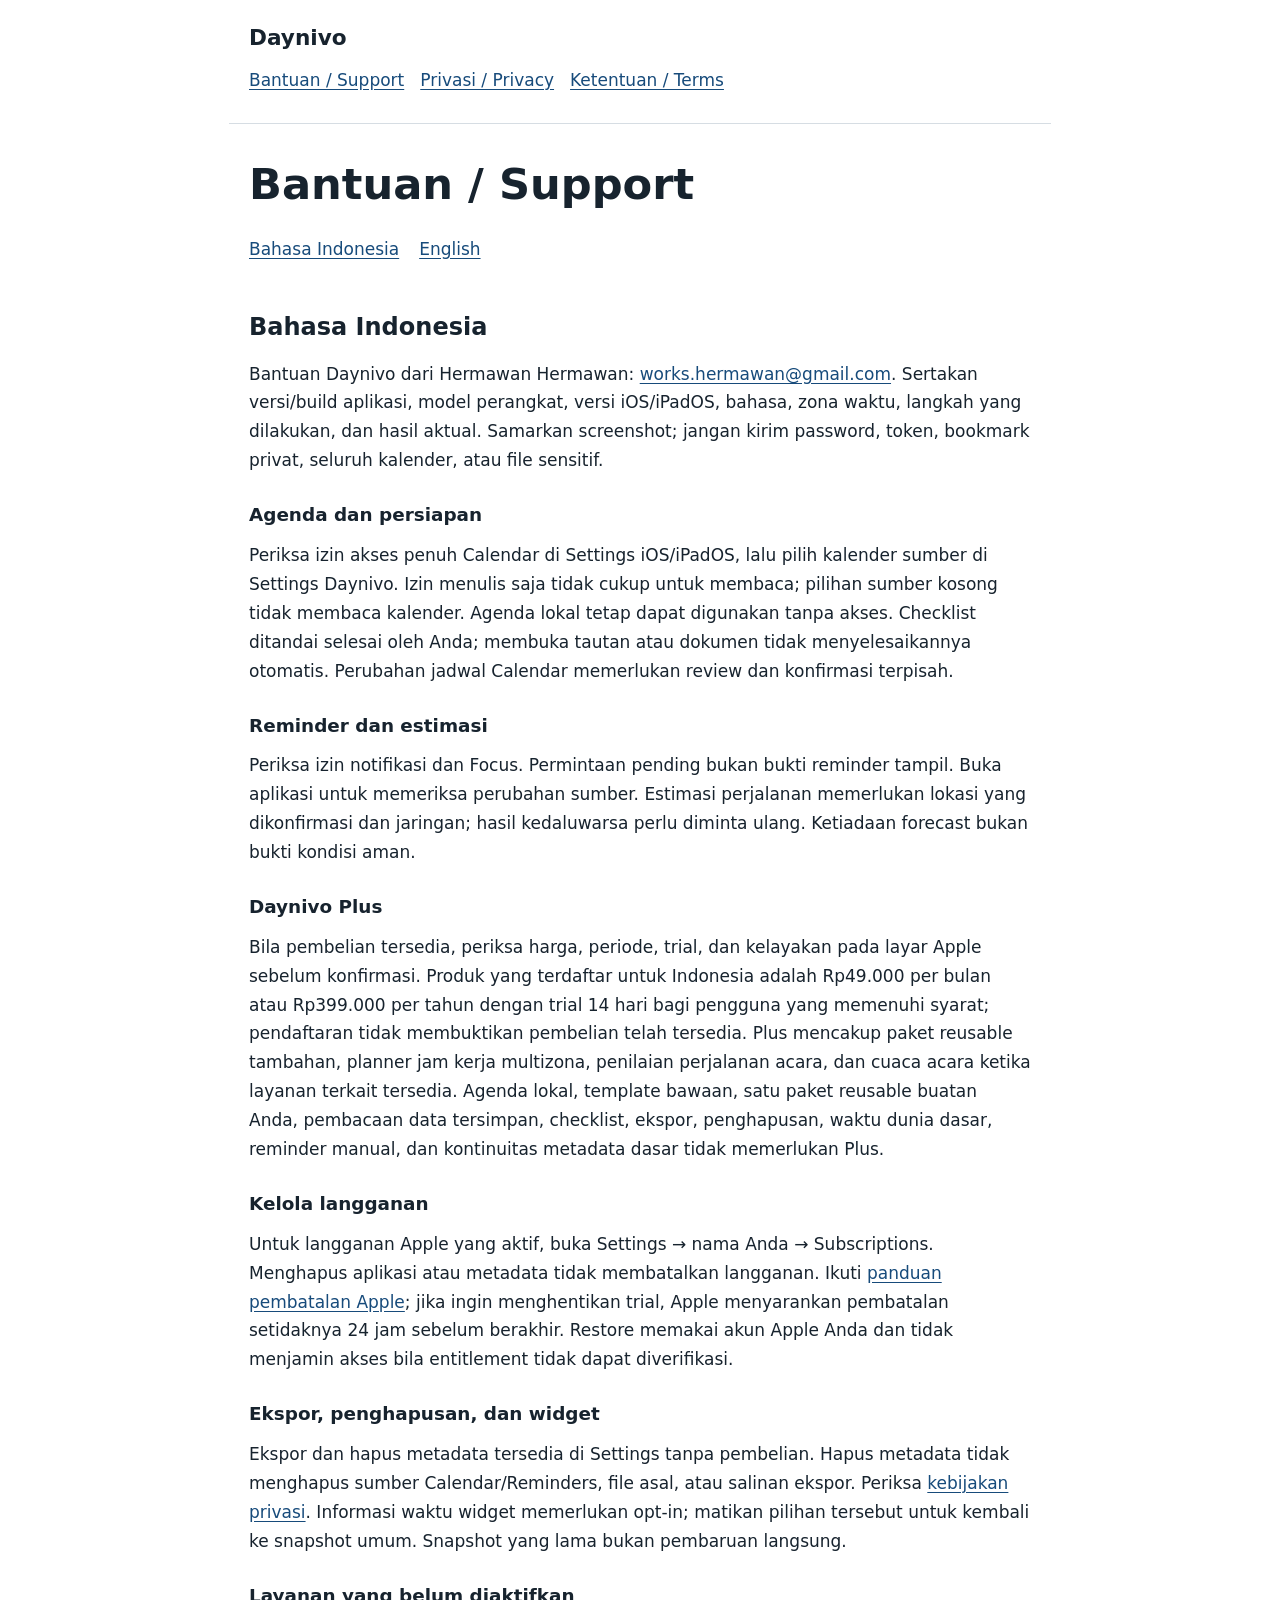
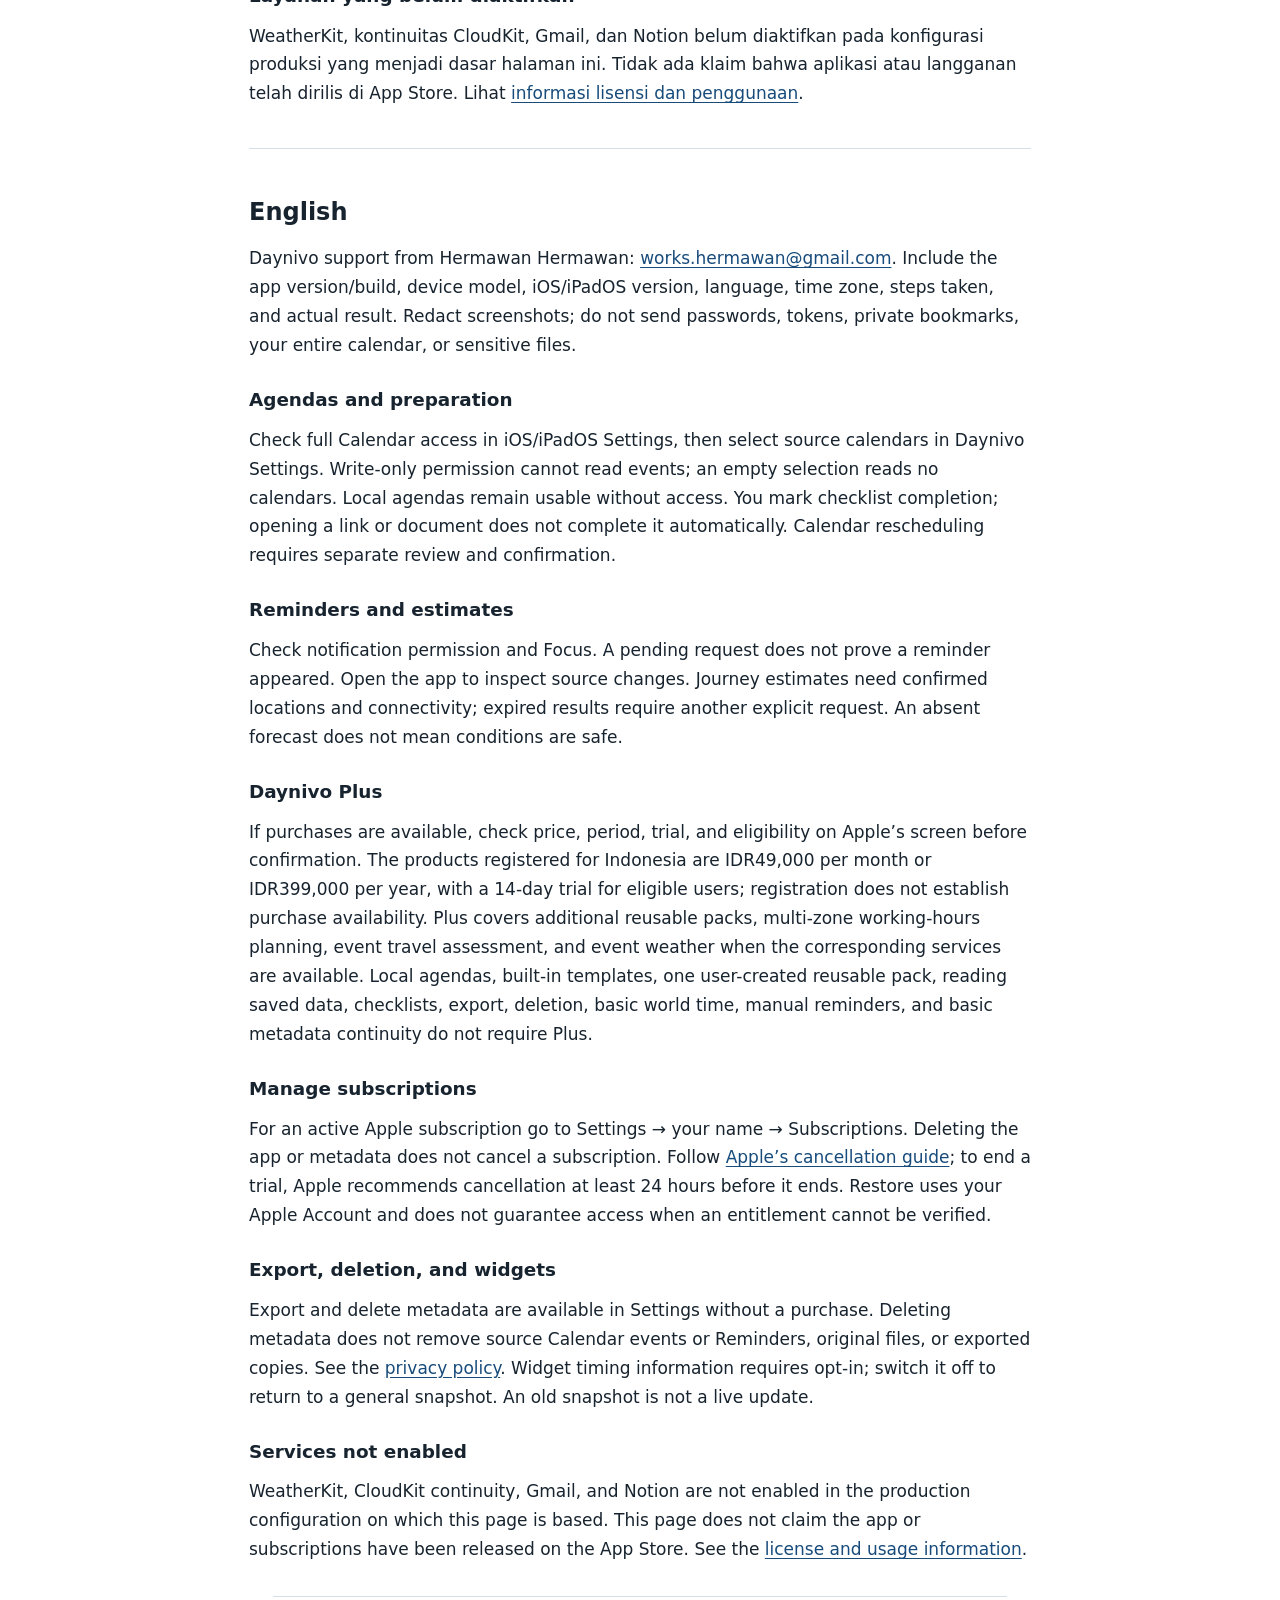
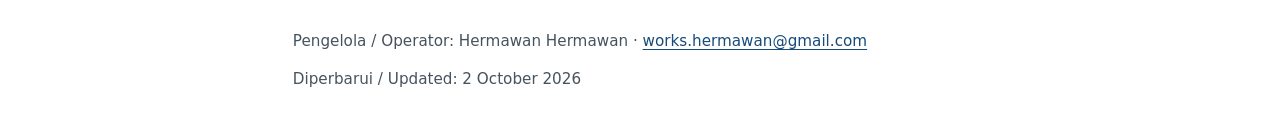
==== support.html @ c6703598 "Publish Daynivo privacy support and standard-license information" ====
<!doctype html>
<html lang="id"><head><meta charset="utf-8"><meta name="viewport" content="width=device-width, initial-scale=1">
<meta name="description" content="Bantuan / Support Daynivo — Bahasa Indonesia and English.">
<title>Bantuan / Support — Daynivo</title><link rel="stylesheet" href="styles.css"></head>
<body><a class="skip" href="#main">Lewati ke isi / Skip to content</a>
<header><div class="brand">Daynivo</div><nav aria-label="Halaman / Pages"><a href="support.html">Bantuan / Support</a><a href="privacy.html">Privasi / Privacy</a><a href="terms.html">Ketentuan / Terms</a></nav></header>
<main id="main"><h1>Bantuan / Support</h1><nav class="language" aria-label="Bahasa / Language"><a href="#bahasa" lang="id" hreflang="id">Bahasa Indonesia</a><a href="#english" lang="en" hreflang="en">English</a></nav>
<section id="bahasa" lang="id" aria-labelledby="id-title"><h2 id="id-title">Bahasa Indonesia</h2><p>Bantuan Daynivo dari Hermawan Hermawan: <a href="mailto:works.hermawan@gmail.com">works.hermawan@gmail.com</a>. Sertakan versi/build aplikasi, model perangkat, versi iOS/iPadOS, bahasa, zona waktu, langkah yang dilakukan, dan hasil aktual. Samarkan screenshot; jangan kirim password, token, bookmark privat, seluruh kalender, atau file sensitif.</p><h3>Agenda dan persiapan</h3>
<p>Periksa izin akses penuh Calendar di Settings iOS/iPadOS, lalu pilih kalender sumber di Settings Daynivo. Izin menulis saja tidak cukup untuk membaca; pilihan sumber kosong tidak membaca kalender. Agenda lokal tetap dapat digunakan tanpa akses. Checklist ditandai selesai oleh Anda; membuka tautan atau dokumen tidak menyelesaikannya otomatis. Perubahan jadwal Calendar memerlukan review dan konfirmasi terpisah.</p>
<h3>Reminder dan estimasi</h3>
<p>Periksa izin notifikasi dan Focus. Permintaan pending bukan bukti reminder tampil. Buka aplikasi untuk memeriksa perubahan sumber. Estimasi perjalanan memerlukan lokasi yang dikonfirmasi dan jaringan; hasil kedaluwarsa perlu diminta ulang. Ketiadaan forecast bukan bukti kondisi aman.</p>
<h3>Daynivo Plus</h3>
<p>Bila pembelian tersedia, periksa harga, periode, trial, dan kelayakan pada layar Apple sebelum konfirmasi. Produk yang terdaftar untuk Indonesia adalah Rp49.000 per bulan atau Rp399.000 per tahun dengan trial 14 hari bagi pengguna yang memenuhi syarat; pendaftaran tidak membuktikan pembelian telah tersedia. Plus mencakup paket reusable tambahan, planner jam kerja multizona, penilaian perjalanan acara, dan cuaca acara ketika layanan terkait tersedia. Agenda lokal, template bawaan, satu paket reusable buatan Anda, pembacaan data tersimpan, checklist, ekspor, penghapusan, waktu dunia dasar, reminder manual, dan kontinuitas metadata dasar tidak memerlukan Plus.</p>
<h3>Kelola langganan</h3>
<p>Untuk langganan Apple yang aktif, buka Settings → nama Anda → Subscriptions. Menghapus aplikasi atau metadata tidak membatalkan langganan. Ikuti <a href="https://support.apple.com/en-us/118428">panduan pembatalan Apple</a>; jika ingin menghentikan trial, Apple menyarankan pembatalan setidaknya 24 jam sebelum berakhir. Restore memakai akun Apple Anda dan tidak menjamin akses bila entitlement tidak dapat diverifikasi.</p>
<h3>Ekspor, penghapusan, dan widget</h3>
<p>Ekspor dan hapus metadata tersedia di Settings tanpa pembelian. Hapus metadata tidak menghapus sumber Calendar/Reminders, file asal, atau salinan ekspor. Periksa <a href="privacy.html#bahasa">kebijakan privasi</a>. Informasi waktu widget memerlukan opt-in; matikan pilihan tersebut untuk kembali ke snapshot umum. Snapshot yang lama bukan pembaruan langsung.</p>
<h3>Layanan yang belum diaktifkan</h3>
<p>WeatherKit, kontinuitas CloudKit, Gmail, dan Notion belum diaktifkan pada konfigurasi produksi yang menjadi dasar halaman ini. Tidak ada klaim bahwa aplikasi atau langganan telah dirilis di App Store. Lihat <a href="terms.html#bahasa">informasi lisensi dan penggunaan</a>.</p>
</section>
<section id="english" lang="en" aria-labelledby="en-title"><h2 id="en-title">English</h2><p>Daynivo support from Hermawan Hermawan: <a href="mailto:works.hermawan@gmail.com">works.hermawan@gmail.com</a>. Include the app version/build, device model, iOS/iPadOS version, language, time zone, steps taken, and actual result. Redact screenshots; do not send passwords, tokens, private bookmarks, your entire calendar, or sensitive files.</p><h3>Agendas and preparation</h3>
<p>Check full Calendar access in iOS/iPadOS Settings, then select source calendars in Daynivo Settings. Write-only permission cannot read events; an empty selection reads no calendars. Local agendas remain usable without access. You mark checklist completion; opening a link or document does not complete it automatically. Calendar rescheduling requires separate review and confirmation.</p>
<h3>Reminders and estimates</h3>
<p>Check notification permission and Focus. A pending request does not prove a reminder appeared. Open the app to inspect source changes. Journey estimates need confirmed locations and connectivity; expired results require another explicit request. An absent forecast does not mean conditions are safe.</p>
<h3>Daynivo Plus</h3>
<p>If purchases are available, check price, period, trial, and eligibility on Apple’s screen before confirmation. The products registered for Indonesia are IDR49,000 per month or IDR399,000 per year, with a 14-day trial for eligible users; registration does not establish purchase availability. Plus covers additional reusable packs, multi-zone working-hours planning, event travel assessment, and event weather when the corresponding services are available. Local agendas, built-in templates, one user-created reusable pack, reading saved data, checklists, export, deletion, basic world time, manual reminders, and basic metadata continuity do not require Plus.</p>
<h3>Manage subscriptions</h3>
<p>For an active Apple subscription go to Settings → your name → Subscriptions. Deleting the app or metadata does not cancel a subscription. Follow <a href="https://support.apple.com/en-us/118428">Apple’s cancellation guide</a>; to end a trial, Apple recommends cancellation at least 24 hours before it ends. Restore uses your Apple Account and does not guarantee access when an entitlement cannot be verified.</p>
<h3>Export, deletion, and widgets</h3>
<p>Export and delete metadata are available in Settings without a purchase. Deleting metadata does not remove source Calendar events or Reminders, original files, or exported copies. See the <a href="privacy.html#english">privacy policy</a>. Widget timing information requires opt-in; switch it off to return to a general snapshot. An old snapshot is not a live update.</p>
<h3>Services not enabled</h3>
<p>WeatherKit, CloudKit continuity, Gmail, and Notion are not enabled in the production configuration on which this page is based. This page does not claim the app or subscriptions have been released on the App Store. See the <a href="terms.html#english">license and usage information</a>.</p>
</section></main>
<footer><p>Pengelola / Operator: Hermawan Hermawan · <a href="mailto:works.hermawan@gmail.com">works.hermawan@gmail.com</a></p><p>Diperbarui / Updated: 2 October 2026</p></footer></body></html>
---- styles.css ----
:root { color-scheme: light; --ink: #17232e; --muted: #46535e; --line: #d6dde3; --link: #174b7b; }
* { box-sizing: border-box; }
html { scroll-padding-top: 1rem; }
body { margin: 0; background: #fff; color: var(--ink); font: 1.0625rem/1.7 system-ui, -apple-system, BlinkMacSystemFont, sans-serif; overflow-wrap: anywhere; }
header, main, footer { max-width: 76ch; margin: auto; padding: 1.25rem; }
header { border-bottom: 1px solid var(--line); }
.brand { font-size: 1.35rem; font-weight: 750; }
nav { display: flex; flex-wrap: wrap; gap: .3rem 1rem; }
a { color: var(--link); text-underline-offset: .2em; overflow-wrap: anywhere; }
nav a, .language a { display: inline-block; padding: .55rem 0; min-height: 44px; }
a:focus-visible { outline: 3px solid #174b7b; outline-offset: 4px; border-radius: 2px; }
.skip { position: absolute; left: 1rem; top: -6rem; background: #fff; padding: .7rem; z-index: 2; }
.skip:focus { top: 1rem; }
h1 { font-size: clamp(1.8rem, 6vw, 2.7rem); line-height: 1.15; margin: 1rem 0; }
h2 { font-size: 1.5rem; line-height: 1.3; margin: 2.5rem 0 1rem; }
h3 { font-size: 1.15rem; line-height: 1.45; margin: 1.7rem 0 .4rem; }
p { margin: .75rem 0; }
.draft { padding: 1rem; background: #fff4df; border-left: 4px solid #8d5a12; color: #56380f; }
.language { display: flex; gap: 1.25rem; flex-wrap: wrap; }
section + section { border-top: 1px solid var(--line); margin-top: 2.5rem; padding-top: .5rem; }
footer { border-top: 1px solid var(--line); color: var(--muted); font-size: .95rem; }
ul { padding-left: 1.4rem; }
li { margin: .4rem 0; }
@media (max-width: 420px) { header, main, footer { padding: 1rem; } }
@media print { .skip, .language { display: none; } header, main, footer { max-width: none; } a { color: inherit; } }
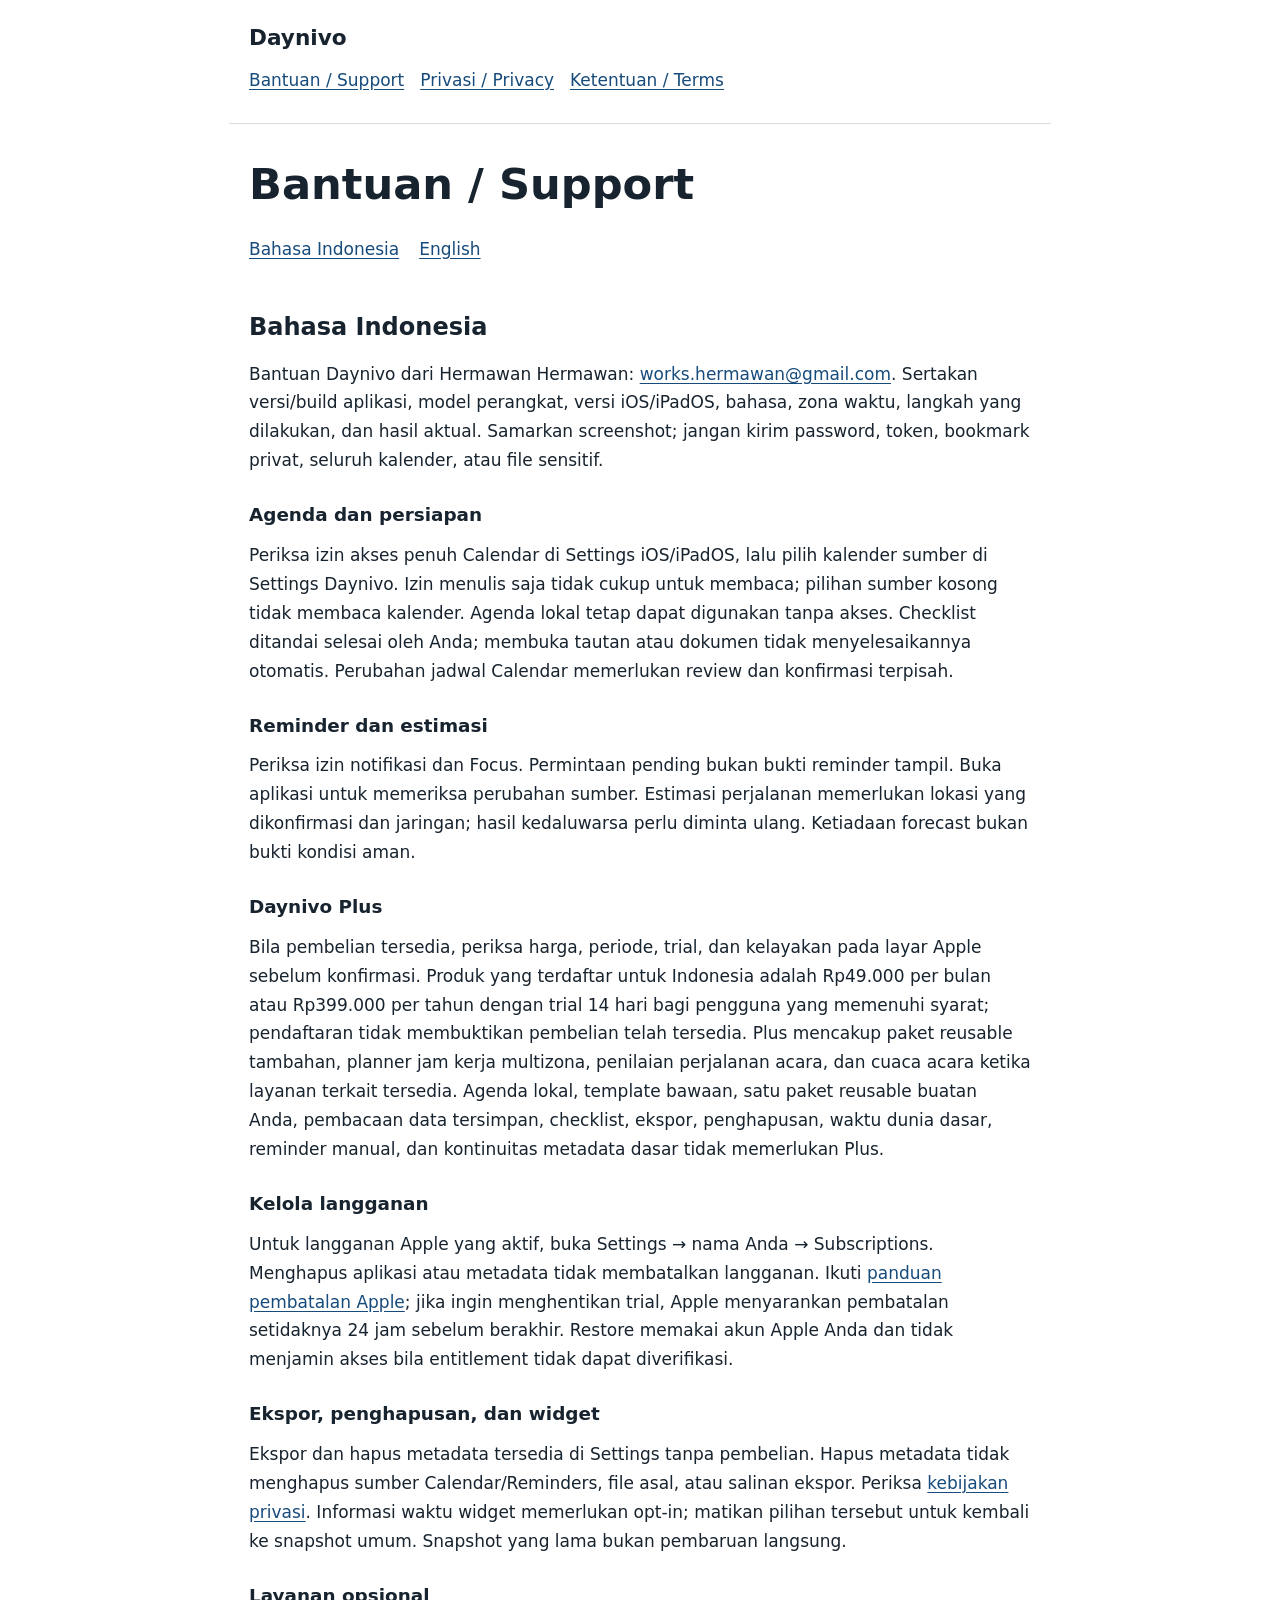
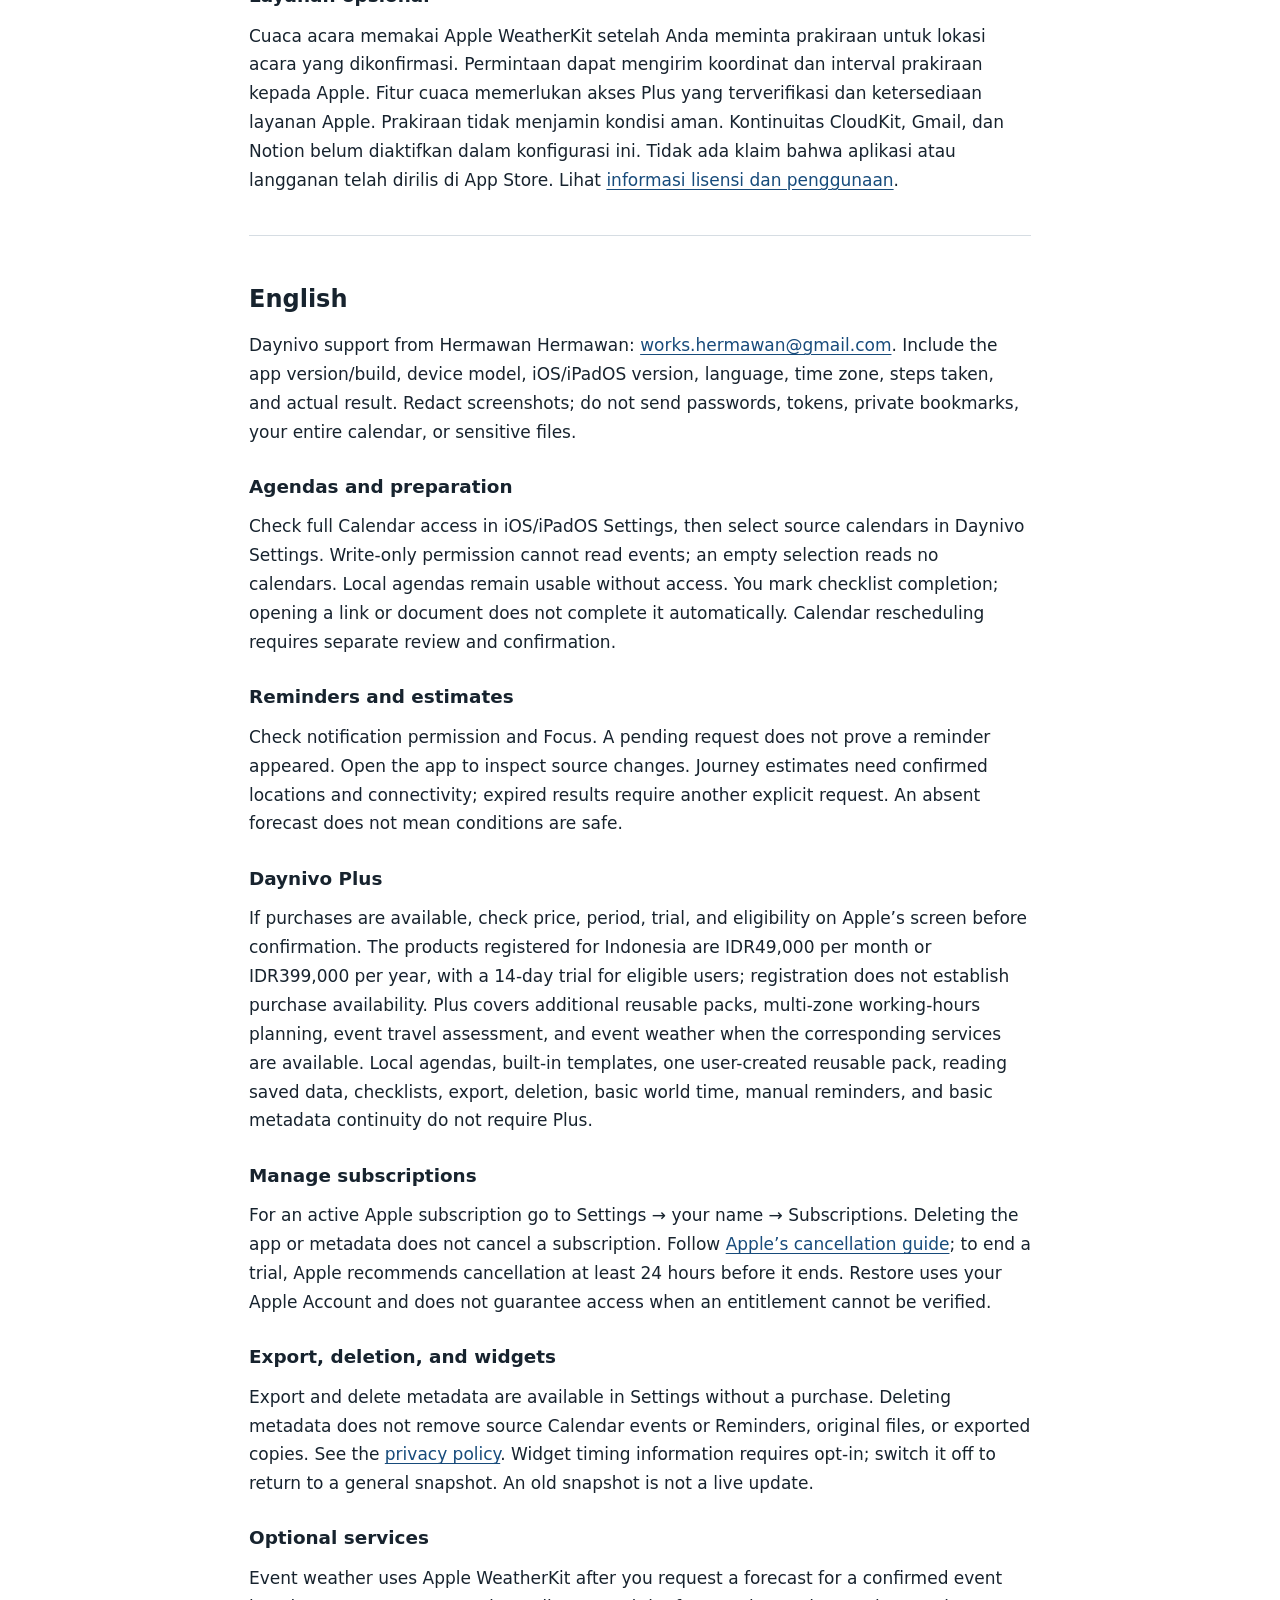
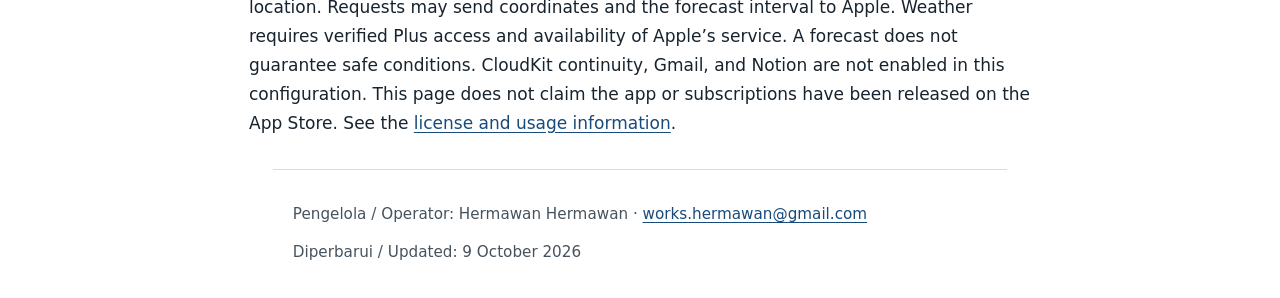
==== commit 44a0c8b2: "Clarify optional WeatherKit data use in privacy and support" ====
--- a/support.html
+++ b/support.html
@@ -15,8 +15,8 @@
 <p>Untuk langganan Apple yang aktif, buka Settings → nama Anda → Subscriptions. Menghapus aplikasi atau metadata tidak membatalkan langganan. Ikuti <a href="https://support.apple.com/en-us/118428">panduan pembatalan Apple</a>; jika ingin menghentikan trial, Apple menyarankan pembatalan setidaknya 24 jam sebelum berakhir. Restore memakai akun Apple Anda dan tidak menjamin akses bila entitlement tidak dapat diverifikasi.</p>
 <h3>Ekspor, penghapusan, dan widget</h3>
 <p>Ekspor dan hapus metadata tersedia di Settings tanpa pembelian. Hapus metadata tidak menghapus sumber Calendar/Reminders, file asal, atau salinan ekspor. Periksa <a href="privacy.html#bahasa">kebijakan privasi</a>. Informasi waktu widget memerlukan opt-in; matikan pilihan tersebut untuk kembali ke snapshot umum. Snapshot yang lama bukan pembaruan langsung.</p>
-<h3>Layanan yang belum diaktifkan</h3>
-<p>WeatherKit, kontinuitas CloudKit, Gmail, dan Notion belum diaktifkan pada konfigurasi produksi yang menjadi dasar halaman ini. Tidak ada klaim bahwa aplikasi atau langganan telah dirilis di App Store. Lihat <a href="terms.html#bahasa">informasi lisensi dan penggunaan</a>.</p>
+<h3>Layanan opsional</h3>
+<p>Cuaca acara memakai Apple WeatherKit setelah Anda meminta prakiraan untuk lokasi acara yang dikonfirmasi. Permintaan dapat mengirim koordinat dan interval prakiraan kepada Apple. Fitur cuaca memerlukan akses Plus yang terverifikasi dan ketersediaan layanan Apple. Prakiraan tidak menjamin kondisi aman. Kontinuitas CloudKit, Gmail, dan Notion belum diaktifkan dalam konfigurasi ini. Tidak ada klaim bahwa aplikasi atau langganan telah dirilis di App Store. Lihat <a href="terms.html#bahasa">informasi lisensi dan penggunaan</a>.</p>
 </section>
 <section id="english" lang="en" aria-labelledby="en-title"><h2 id="en-title">English</h2><p>Daynivo support from Hermawan Hermawan: <a href="mailto:works.hermawan@gmail.com">works.hermawan@gmail.com</a>. Include the app version/build, device model, iOS/iPadOS version, language, time zone, steps taken, and actual result. Redact screenshots; do not send passwords, tokens, private bookmarks, your entire calendar, or sensitive files.</p><h3>Agendas and preparation</h3>
 <p>Check full Calendar access in iOS/iPadOS Settings, then select source calendars in Daynivo Settings. Write-only permission cannot read events; an empty selection reads no calendars. Local agendas remain usable without access. You mark checklist completion; opening a link or document does not complete it automatically. Calendar rescheduling requires separate review and confirmation.</p>
@@ -28,7 +28,7 @@
 <p>For an active Apple subscription go to Settings → your name → Subscriptions. Deleting the app or metadata does not cancel a subscription. Follow <a href="https://support.apple.com/en-us/118428">Apple’s cancellation guide</a>; to end a trial, Apple recommends cancellation at least 24 hours before it ends. Restore uses your Apple Account and does not guarantee access when an entitlement cannot be verified.</p>
 <h3>Export, deletion, and widgets</h3>
 <p>Export and delete metadata are available in Settings without a purchase. Deleting metadata does not remove source Calendar events or Reminders, original files, or exported copies. See the <a href="privacy.html#english">privacy policy</a>. Widget timing information requires opt-in; switch it off to return to a general snapshot. An old snapshot is not a live update.</p>
-<h3>Services not enabled</h3>
-<p>WeatherKit, CloudKit continuity, Gmail, and Notion are not enabled in the production configuration on which this page is based. This page does not claim the app or subscriptions have been released on the App Store. See the <a href="terms.html#english">license and usage information</a>.</p>
+<h3>Optional services</h3>
+<p>Event weather uses Apple WeatherKit after you request a forecast for a confirmed event location. Requests may send coordinates and the forecast interval to Apple. Weather requires verified Plus access and availability of Apple’s service. A forecast does not guarantee safe conditions. CloudKit continuity, Gmail, and Notion are not enabled in this configuration. This page does not claim the app or subscriptions have been released on the App Store. See the <a href="terms.html#english">license and usage information</a>.</p>
 </section></main>
-<footer><p>Pengelola / Operator: Hermawan Hermawan · <a href="mailto:works.hermawan@gmail.com">works.hermawan@gmail.com</a></p><p>Diperbarui / Updated: 2 October 2026</p></footer></body></html>
+<footer><p>Pengelola / Operator: Hermawan Hermawan · <a href="mailto:works.hermawan@gmail.com">works.hermawan@gmail.com</a></p><p>Diperbarui / Updated: 9 October 2026</p></footer></body></html>
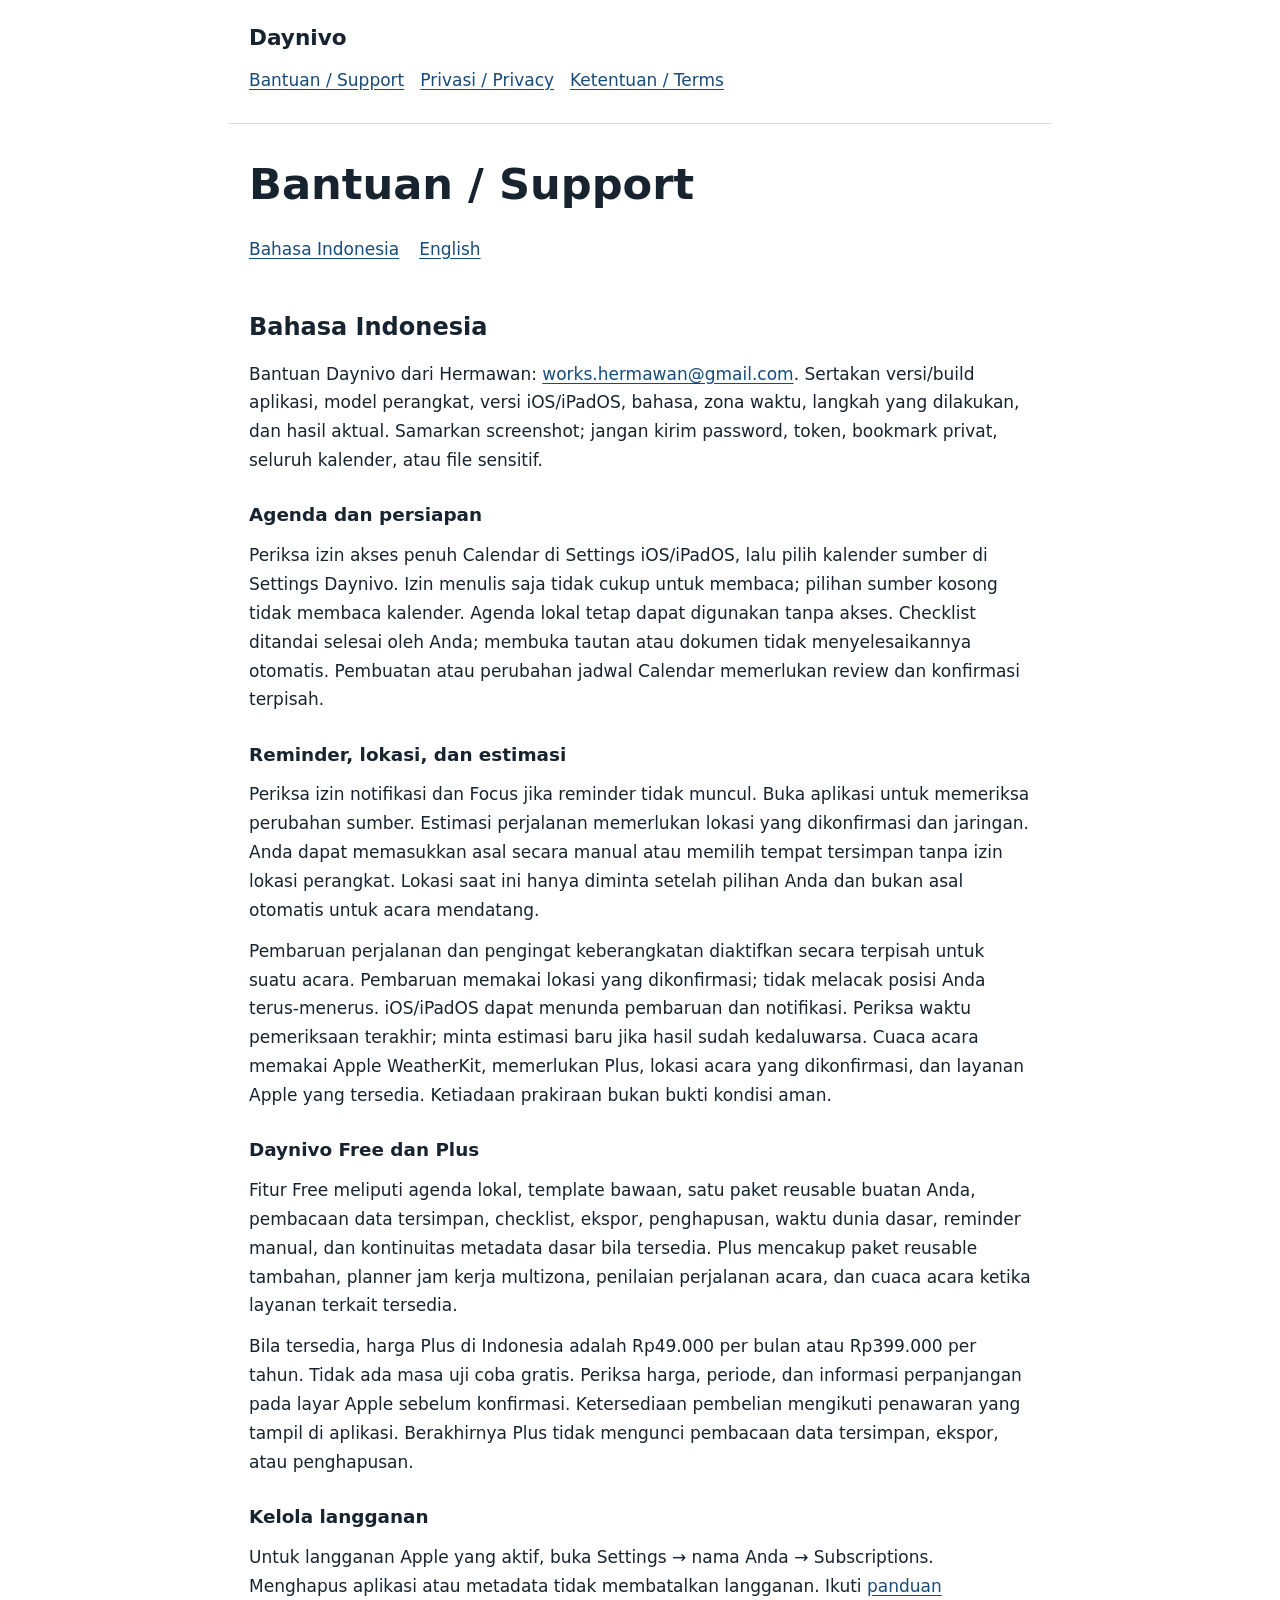
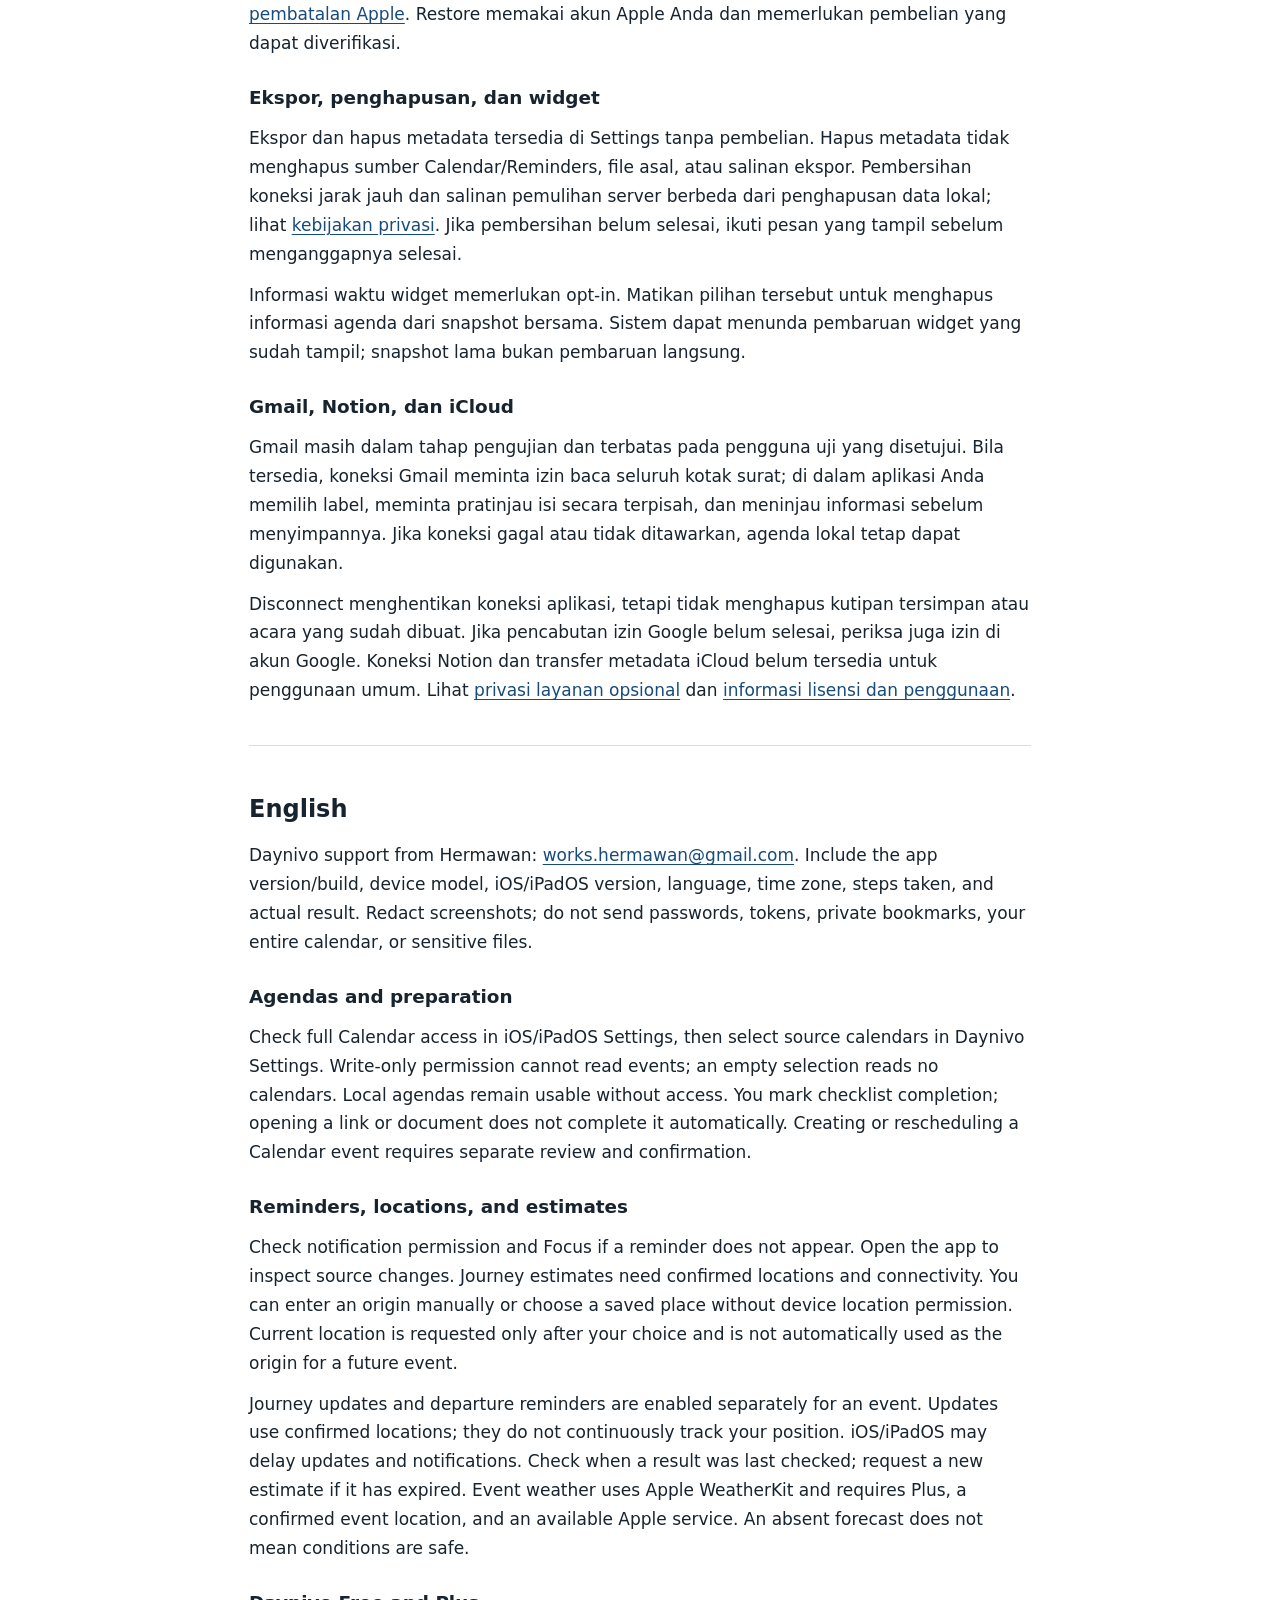
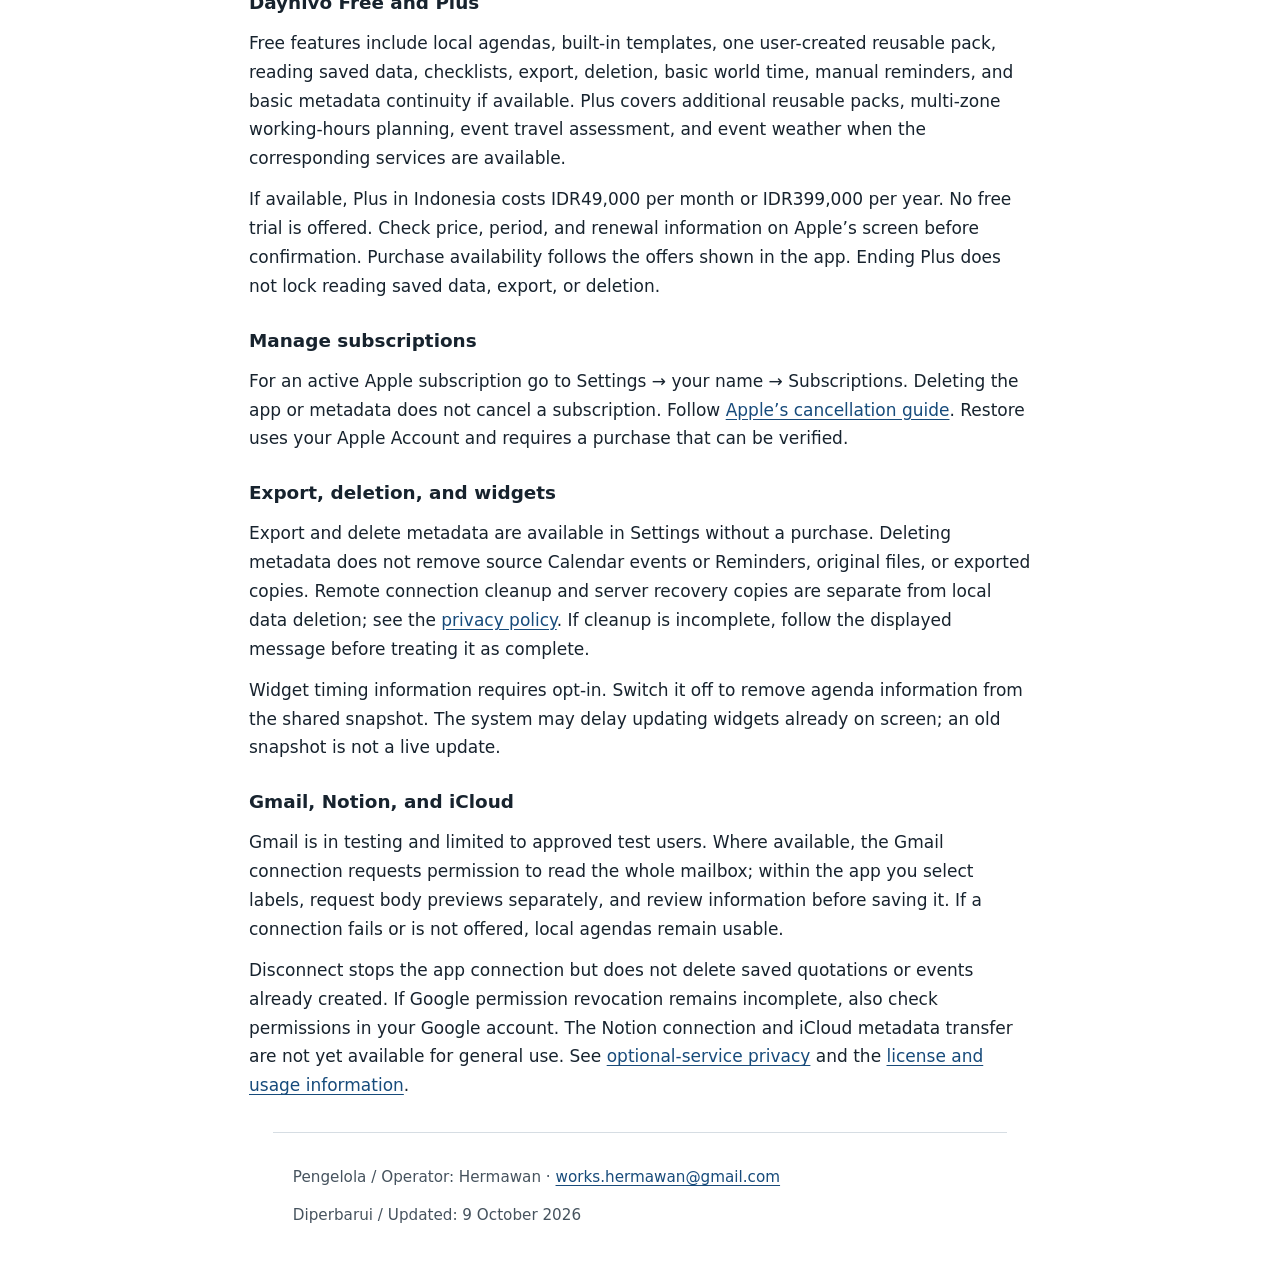
==== commit 7057fdea: "Clarify connector privacy and current Plus offer" ====
--- a/support.html
+++ b/support.html
@@ -5,30 +5,40 @@
 <body><a class="skip" href="#main">Lewati ke isi / Skip to content</a>
 <header><div class="brand">Daynivo</div><nav aria-label="Halaman / Pages"><a href="support.html">Bantuan / Support</a><a href="privacy.html">Privasi / Privacy</a><a href="terms.html">Ketentuan / Terms</a></nav></header>
 <main id="main"><h1>Bantuan / Support</h1><nav class="language" aria-label="Bahasa / Language"><a href="#bahasa" lang="id" hreflang="id">Bahasa Indonesia</a><a href="#english" lang="en" hreflang="en">English</a></nav>
-<section id="bahasa" lang="id" aria-labelledby="id-title"><h2 id="id-title">Bahasa Indonesia</h2><p>Bantuan Daynivo dari Hermawan Hermawan: <a href="mailto:works.hermawan@gmail.com">works.hermawan@gmail.com</a>. Sertakan versi/build aplikasi, model perangkat, versi iOS/iPadOS, bahasa, zona waktu, langkah yang dilakukan, dan hasil aktual. Samarkan screenshot; jangan kirim password, token, bookmark privat, seluruh kalender, atau file sensitif.</p><h3>Agenda dan persiapan</h3>
-<p>Periksa izin akses penuh Calendar di Settings iOS/iPadOS, lalu pilih kalender sumber di Settings Daynivo. Izin menulis saja tidak cukup untuk membaca; pilihan sumber kosong tidak membaca kalender. Agenda lokal tetap dapat digunakan tanpa akses. Checklist ditandai selesai oleh Anda; membuka tautan atau dokumen tidak menyelesaikannya otomatis. Perubahan jadwal Calendar memerlukan review dan konfirmasi terpisah.</p>
-<h3>Reminder dan estimasi</h3>
-<p>Periksa izin notifikasi dan Focus. Permintaan pending bukan bukti reminder tampil. Buka aplikasi untuk memeriksa perubahan sumber. Estimasi perjalanan memerlukan lokasi yang dikonfirmasi dan jaringan; hasil kedaluwarsa perlu diminta ulang. Ketiadaan forecast bukan bukti kondisi aman.</p>
-<h3>Daynivo Plus</h3>
-<p>Bila pembelian tersedia, periksa harga, periode, trial, dan kelayakan pada layar Apple sebelum konfirmasi. Produk yang terdaftar untuk Indonesia adalah Rp49.000 per bulan atau Rp399.000 per tahun dengan trial 14 hari bagi pengguna yang memenuhi syarat; pendaftaran tidak membuktikan pembelian telah tersedia. Plus mencakup paket reusable tambahan, planner jam kerja multizona, penilaian perjalanan acara, dan cuaca acara ketika layanan terkait tersedia. Agenda lokal, template bawaan, satu paket reusable buatan Anda, pembacaan data tersimpan, checklist, ekspor, penghapusan, waktu dunia dasar, reminder manual, dan kontinuitas metadata dasar tidak memerlukan Plus.</p>
+<section id="bahasa" lang="id" aria-labelledby="id-title"><h2 id="id-title">Bahasa Indonesia</h2><p>Bantuan Daynivo dari Hermawan: <a href="mailto:works.hermawan@gmail.com">works.hermawan@gmail.com</a>. Sertakan versi/build aplikasi, model perangkat, versi iOS/iPadOS, bahasa, zona waktu, langkah yang dilakukan, dan hasil aktual. Samarkan screenshot; jangan kirim password, token, bookmark privat, seluruh kalender, atau file sensitif.</p>
+<h3>Agenda dan persiapan</h3>
+<p>Periksa izin akses penuh Calendar di Settings iOS/iPadOS, lalu pilih kalender sumber di Settings Daynivo. Izin menulis saja tidak cukup untuk membaca; pilihan sumber kosong tidak membaca kalender. Agenda lokal tetap dapat digunakan tanpa akses. Checklist ditandai selesai oleh Anda; membuka tautan atau dokumen tidak menyelesaikannya otomatis. Pembuatan atau perubahan jadwal Calendar memerlukan review dan konfirmasi terpisah.</p>
+<h3>Reminder, lokasi, dan estimasi</h3>
+<p>Periksa izin notifikasi dan Focus jika reminder tidak muncul. Buka aplikasi untuk memeriksa perubahan sumber. Estimasi perjalanan memerlukan lokasi yang dikonfirmasi dan jaringan. Anda dapat memasukkan asal secara manual atau memilih tempat tersimpan tanpa izin lokasi perangkat. Lokasi saat ini hanya diminta setelah pilihan Anda dan bukan asal otomatis untuk acara mendatang.</p>
+<p>Pembaruan perjalanan dan pengingat keberangkatan diaktifkan secara terpisah untuk suatu acara. Pembaruan memakai lokasi yang dikonfirmasi; tidak melacak posisi Anda terus-menerus. iOS/iPadOS dapat menunda pembaruan dan notifikasi. Periksa waktu pemeriksaan terakhir; minta estimasi baru jika hasil sudah kedaluwarsa. Cuaca acara memakai Apple WeatherKit, memerlukan Plus, lokasi acara yang dikonfirmasi, dan layanan Apple yang tersedia. Ketiadaan prakiraan bukan bukti kondisi aman.</p>
+<h3>Daynivo Free dan Plus</h3>
+<p>Fitur Free meliputi agenda lokal, template bawaan, satu paket reusable buatan Anda, pembacaan data tersimpan, checklist, ekspor, penghapusan, waktu dunia dasar, reminder manual, dan kontinuitas metadata dasar bila tersedia. Plus mencakup paket reusable tambahan, planner jam kerja multizona, penilaian perjalanan acara, dan cuaca acara ketika layanan terkait tersedia.</p>
+<p>Bila tersedia, harga Plus di Indonesia adalah Rp49.000 per bulan atau Rp399.000 per tahun. Tidak ada masa uji coba gratis. Periksa harga, periode, dan informasi perpanjangan pada layar Apple sebelum konfirmasi. Ketersediaan pembelian mengikuti penawaran yang tampil di aplikasi. Berakhirnya Plus tidak mengunci pembacaan data tersimpan, ekspor, atau penghapusan.</p>
 <h3>Kelola langganan</h3>
-<p>Untuk langganan Apple yang aktif, buka Settings → nama Anda → Subscriptions. Menghapus aplikasi atau metadata tidak membatalkan langganan. Ikuti <a href="https://support.apple.com/en-us/118428">panduan pembatalan Apple</a>; jika ingin menghentikan trial, Apple menyarankan pembatalan setidaknya 24 jam sebelum berakhir. Restore memakai akun Apple Anda dan tidak menjamin akses bila entitlement tidak dapat diverifikasi.</p>
+<p>Untuk langganan Apple yang aktif, buka Settings → nama Anda → Subscriptions. Menghapus aplikasi atau metadata tidak membatalkan langganan. Ikuti <a href="https://support.apple.com/en-us/118428">panduan pembatalan Apple</a>. Restore memakai akun Apple Anda dan memerlukan pembelian yang dapat diverifikasi.</p>
 <h3>Ekspor, penghapusan, dan widget</h3>
-<p>Ekspor dan hapus metadata tersedia di Settings tanpa pembelian. Hapus metadata tidak menghapus sumber Calendar/Reminders, file asal, atau salinan ekspor. Periksa <a href="privacy.html#bahasa">kebijakan privasi</a>. Informasi waktu widget memerlukan opt-in; matikan pilihan tersebut untuk kembali ke snapshot umum. Snapshot yang lama bukan pembaruan langsung.</p>
-<h3>Layanan opsional</h3>
-<p>Cuaca acara memakai Apple WeatherKit setelah Anda meminta prakiraan untuk lokasi acara yang dikonfirmasi. Permintaan dapat mengirim koordinat dan interval prakiraan kepada Apple. Fitur cuaca memerlukan akses Plus yang terverifikasi dan ketersediaan layanan Apple. Prakiraan tidak menjamin kondisi aman. Kontinuitas CloudKit, Gmail, dan Notion belum diaktifkan dalam konfigurasi ini. Tidak ada klaim bahwa aplikasi atau langganan telah dirilis di App Store. Lihat <a href="terms.html#bahasa">informasi lisensi dan penggunaan</a>.</p>
+<p>Ekspor dan hapus metadata tersedia di Settings tanpa pembelian. Hapus metadata tidak menghapus sumber Calendar/Reminders, file asal, atau salinan ekspor. Pembersihan koneksi jarak jauh dan salinan pemulihan server berbeda dari penghapusan data lokal; lihat <a href="privacy.html#bahasa">kebijakan privasi</a>. Jika pembersihan belum selesai, ikuti pesan yang tampil sebelum menganggapnya selesai.</p>
+<p>Informasi waktu widget memerlukan opt-in. Matikan pilihan tersebut untuk menghapus informasi agenda dari snapshot bersama. Sistem dapat menunda pembaruan widget yang sudah tampil; snapshot lama bukan pembaruan langsung.</p>
+<h3>Gmail, Notion, dan iCloud</h3>
+<p>Gmail masih dalam tahap pengujian dan terbatas pada pengguna uji yang disetujui. Bila tersedia, koneksi Gmail meminta izin baca seluruh kotak surat; di dalam aplikasi Anda memilih label, meminta pratinjau isi secara terpisah, dan meninjau informasi sebelum menyimpannya. Jika koneksi gagal atau tidak ditawarkan, agenda lokal tetap dapat digunakan.</p>
+<p>Disconnect menghentikan koneksi aplikasi, tetapi tidak menghapus kutipan tersimpan atau acara yang sudah dibuat. Jika pencabutan izin Google belum selesai, periksa juga izin di akun Google. Koneksi Notion dan transfer metadata iCloud belum tersedia untuk penggunaan umum. Lihat <a href="privacy.html#bahasa">privasi layanan opsional</a> dan <a href="terms.html#bahasa">informasi lisensi dan penggunaan</a>.</p>
 </section>
-<section id="english" lang="en" aria-labelledby="en-title"><h2 id="en-title">English</h2><p>Daynivo support from Hermawan Hermawan: <a href="mailto:works.hermawan@gmail.com">works.hermawan@gmail.com</a>. Include the app version/build, device model, iOS/iPadOS version, language, time zone, steps taken, and actual result. Redact screenshots; do not send passwords, tokens, private bookmarks, your entire calendar, or sensitive files.</p><h3>Agendas and preparation</h3>
-<p>Check full Calendar access in iOS/iPadOS Settings, then select source calendars in Daynivo Settings. Write-only permission cannot read events; an empty selection reads no calendars. Local agendas remain usable without access. You mark checklist completion; opening a link or document does not complete it automatically. Calendar rescheduling requires separate review and confirmation.</p>
-<h3>Reminders and estimates</h3>
-<p>Check notification permission and Focus. A pending request does not prove a reminder appeared. Open the app to inspect source changes. Journey estimates need confirmed locations and connectivity; expired results require another explicit request. An absent forecast does not mean conditions are safe.</p>
-<h3>Daynivo Plus</h3>
-<p>If purchases are available, check price, period, trial, and eligibility on Apple’s screen before confirmation. The products registered for Indonesia are IDR49,000 per month or IDR399,000 per year, with a 14-day trial for eligible users; registration does not establish purchase availability. Plus covers additional reusable packs, multi-zone working-hours planning, event travel assessment, and event weather when the corresponding services are available. Local agendas, built-in templates, one user-created reusable pack, reading saved data, checklists, export, deletion, basic world time, manual reminders, and basic metadata continuity do not require Plus.</p>
+<section id="english" lang="en" aria-labelledby="en-title"><h2 id="en-title">English</h2><p>Daynivo support from Hermawan: <a href="mailto:works.hermawan@gmail.com">works.hermawan@gmail.com</a>. Include the app version/build, device model, iOS/iPadOS version, language, time zone, steps taken, and actual result. Redact screenshots; do not send passwords, tokens, private bookmarks, your entire calendar, or sensitive files.</p>
+<h3>Agendas and preparation</h3>
+<p>Check full Calendar access in iOS/iPadOS Settings, then select source calendars in Daynivo Settings. Write-only permission cannot read events; an empty selection reads no calendars. Local agendas remain usable without access. You mark checklist completion; opening a link or document does not complete it automatically. Creating or rescheduling a Calendar event requires separate review and confirmation.</p>
+<h3>Reminders, locations, and estimates</h3>
+<p>Check notification permission and Focus if a reminder does not appear. Open the app to inspect source changes. Journey estimates need confirmed locations and connectivity. You can enter an origin manually or choose a saved place without device location permission. Current location is requested only after your choice and is not automatically used as the origin for a future event.</p>
+<p>Journey updates and departure reminders are enabled separately for an event. Updates use confirmed locations; they do not continuously track your position. iOS/iPadOS may delay updates and notifications. Check when a result was last checked; request a new estimate if it has expired. Event weather uses Apple WeatherKit and requires Plus, a confirmed event location, and an available Apple service. An absent forecast does not mean conditions are safe.</p>
+<h3>Daynivo Free and Plus</h3>
+<p>Free features include local agendas, built-in templates, one user-created reusable pack, reading saved data, checklists, export, deletion, basic world time, manual reminders, and basic metadata continuity if available. Plus covers additional reusable packs, multi-zone working-hours planning, event travel assessment, and event weather when the corresponding services are available.</p>
+<p>If available, Plus in Indonesia costs IDR49,000 per month or IDR399,000 per year. No free trial is offered. Check price, period, and renewal information on Apple’s screen before confirmation. Purchase availability follows the offers shown in the app. Ending Plus does not lock reading saved data, export, or deletion.</p>
 <h3>Manage subscriptions</h3>
-<p>For an active Apple subscription go to Settings → your name → Subscriptions. Deleting the app or metadata does not cancel a subscription. Follow <a href="https://support.apple.com/en-us/118428">Apple’s cancellation guide</a>; to end a trial, Apple recommends cancellation at least 24 hours before it ends. Restore uses your Apple Account and does not guarantee access when an entitlement cannot be verified.</p>
+<p>For an active Apple subscription go to Settings → your name → Subscriptions. Deleting the app or metadata does not cancel a subscription. Follow <a href="https://support.apple.com/en-us/118428">Apple’s cancellation guide</a>. Restore uses your Apple Account and requires a purchase that can be verified.</p>
 <h3>Export, deletion, and widgets</h3>
-<p>Export and delete metadata are available in Settings without a purchase. Deleting metadata does not remove source Calendar events or Reminders, original files, or exported copies. See the <a href="privacy.html#english">privacy policy</a>. Widget timing information requires opt-in; switch it off to return to a general snapshot. An old snapshot is not a live update.</p>
-<h3>Optional services</h3>
-<p>Event weather uses Apple WeatherKit after you request a forecast for a confirmed event location. Requests may send coordinates and the forecast interval to Apple. Weather requires verified Plus access and availability of Apple’s service. A forecast does not guarantee safe conditions. CloudKit continuity, Gmail, and Notion are not enabled in this configuration. This page does not claim the app or subscriptions have been released on the App Store. See the <a href="terms.html#english">license and usage information</a>.</p>
+<p>Export and delete metadata are available in Settings without a purchase. Deleting metadata does not remove source Calendar events or Reminders, original files, or exported copies. Remote connection cleanup and server recovery copies are separate from local data deletion; see the <a href="privacy.html#english">privacy policy</a>. If cleanup is incomplete, follow the displayed message before treating it as complete.</p>
+<p>Widget timing information requires opt-in. Switch it off to remove agenda information from the shared snapshot. The system may delay updating widgets already on screen; an old snapshot is not a live update.</p>
+<h3>Gmail, Notion, and iCloud</h3>
+<p>Gmail is in testing and limited to approved test users. Where available, the Gmail connection requests permission to read the whole mailbox; within the app you select labels, request body previews separately, and review information before saving it. If a connection fails or is not offered, local agendas remain usable.</p>
+<p>Disconnect stops the app connection but does not delete saved quotations or events already created. If Google permission revocation remains incomplete, also check permissions in your Google account. The Notion connection and iCloud metadata transfer are not yet available for general use. See <a href="privacy.html#english">optional-service privacy</a> and the <a href="terms.html#english">license and usage information</a>.</p>
 </section></main>
-<footer><p>Pengelola / Operator: Hermawan Hermawan · <a href="mailto:works.hermawan@gmail.com">works.hermawan@gmail.com</a></p><p>Diperbarui / Updated: 9 October 2026</p></footer></body></html>
+<footer><p>Pengelola / Operator: Hermawan · <a href="mailto:works.hermawan@gmail.com">works.hermawan@gmail.com</a></p><p>Diperbarui / Updated: 9 October 2026</p></footer></body></html>
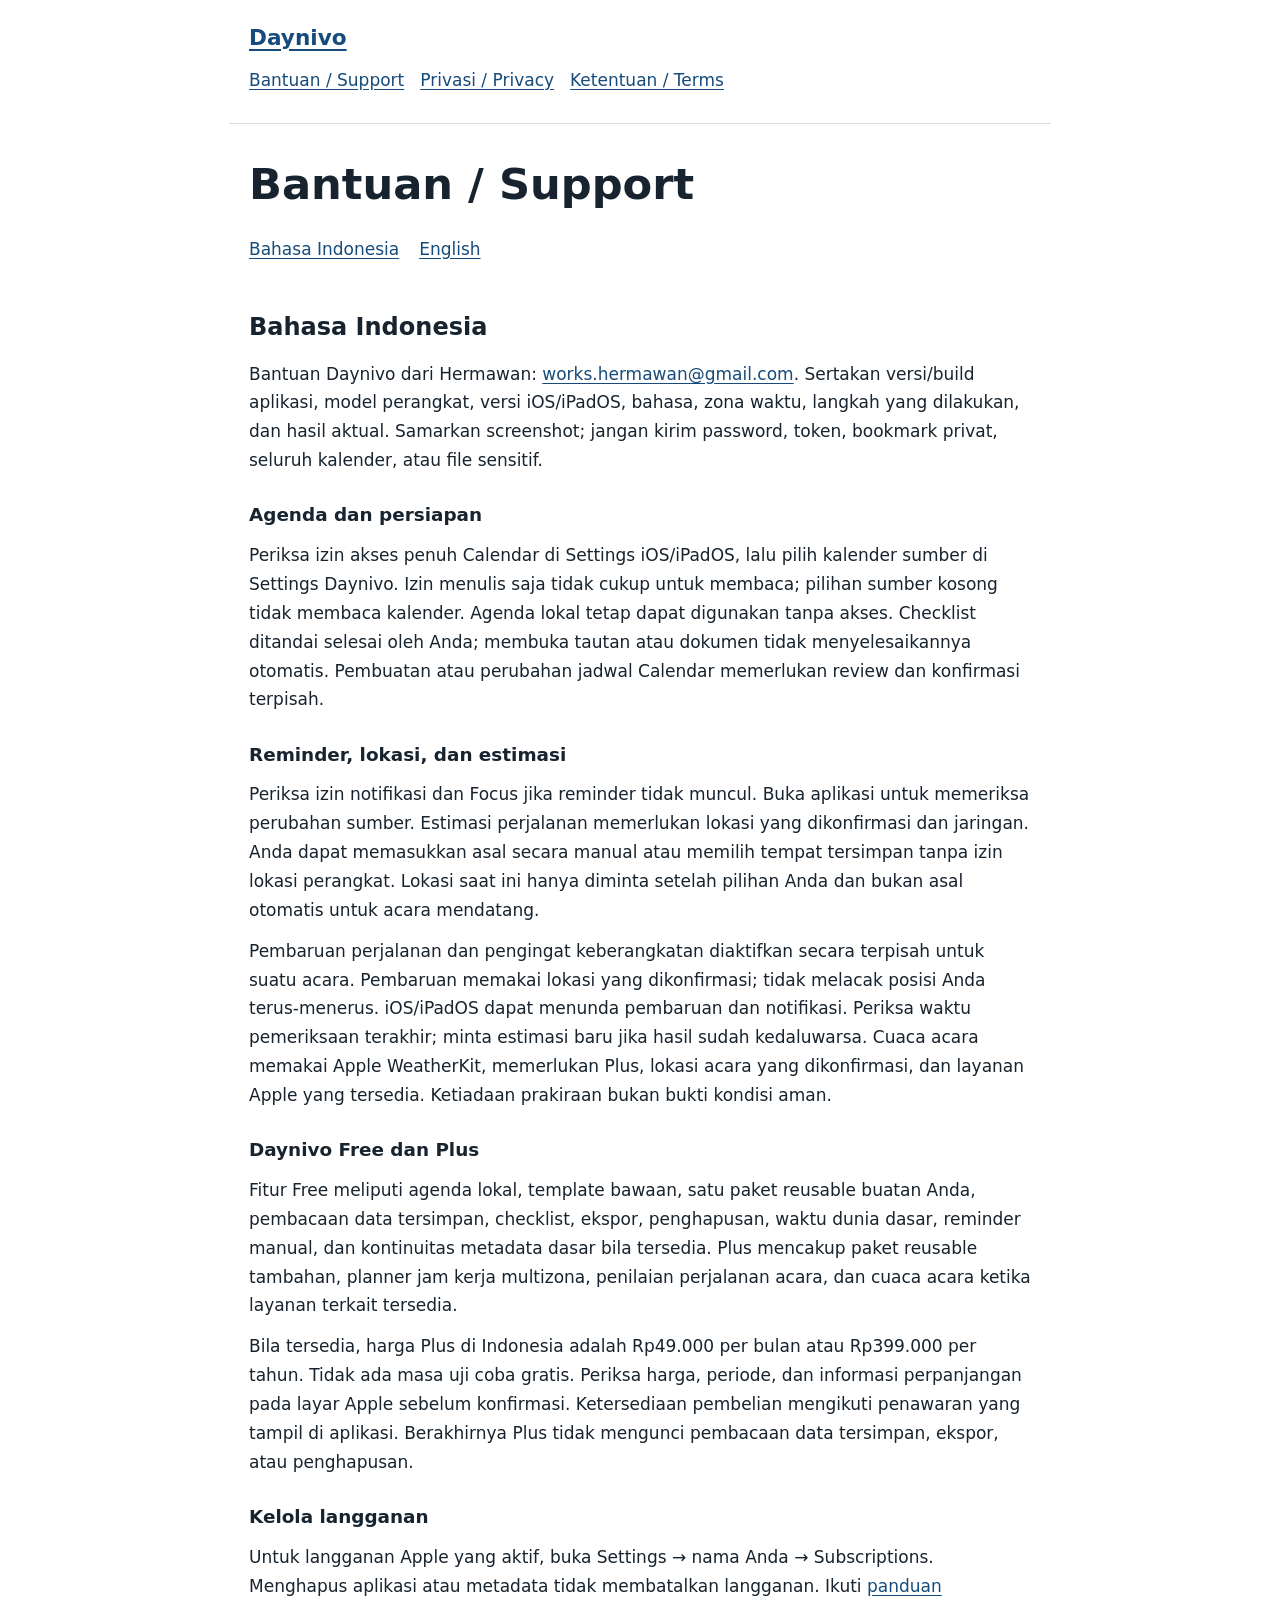
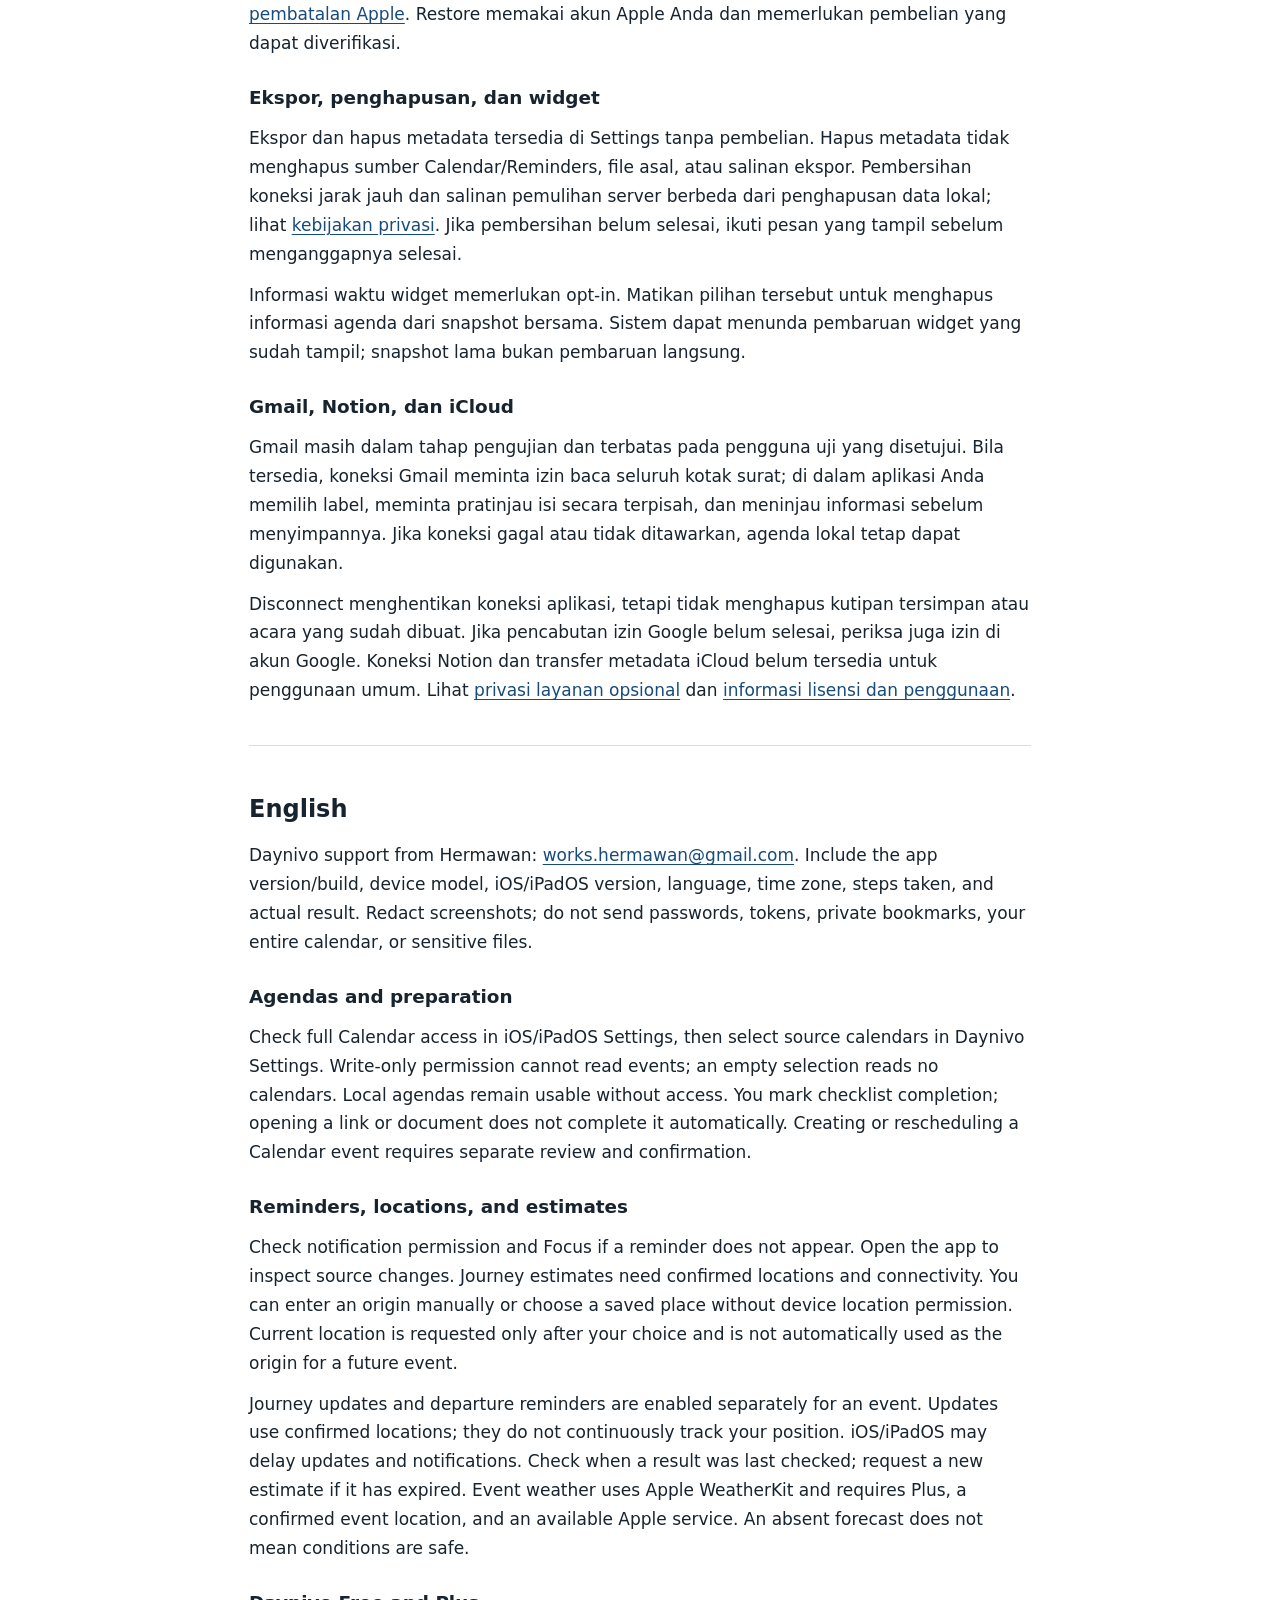
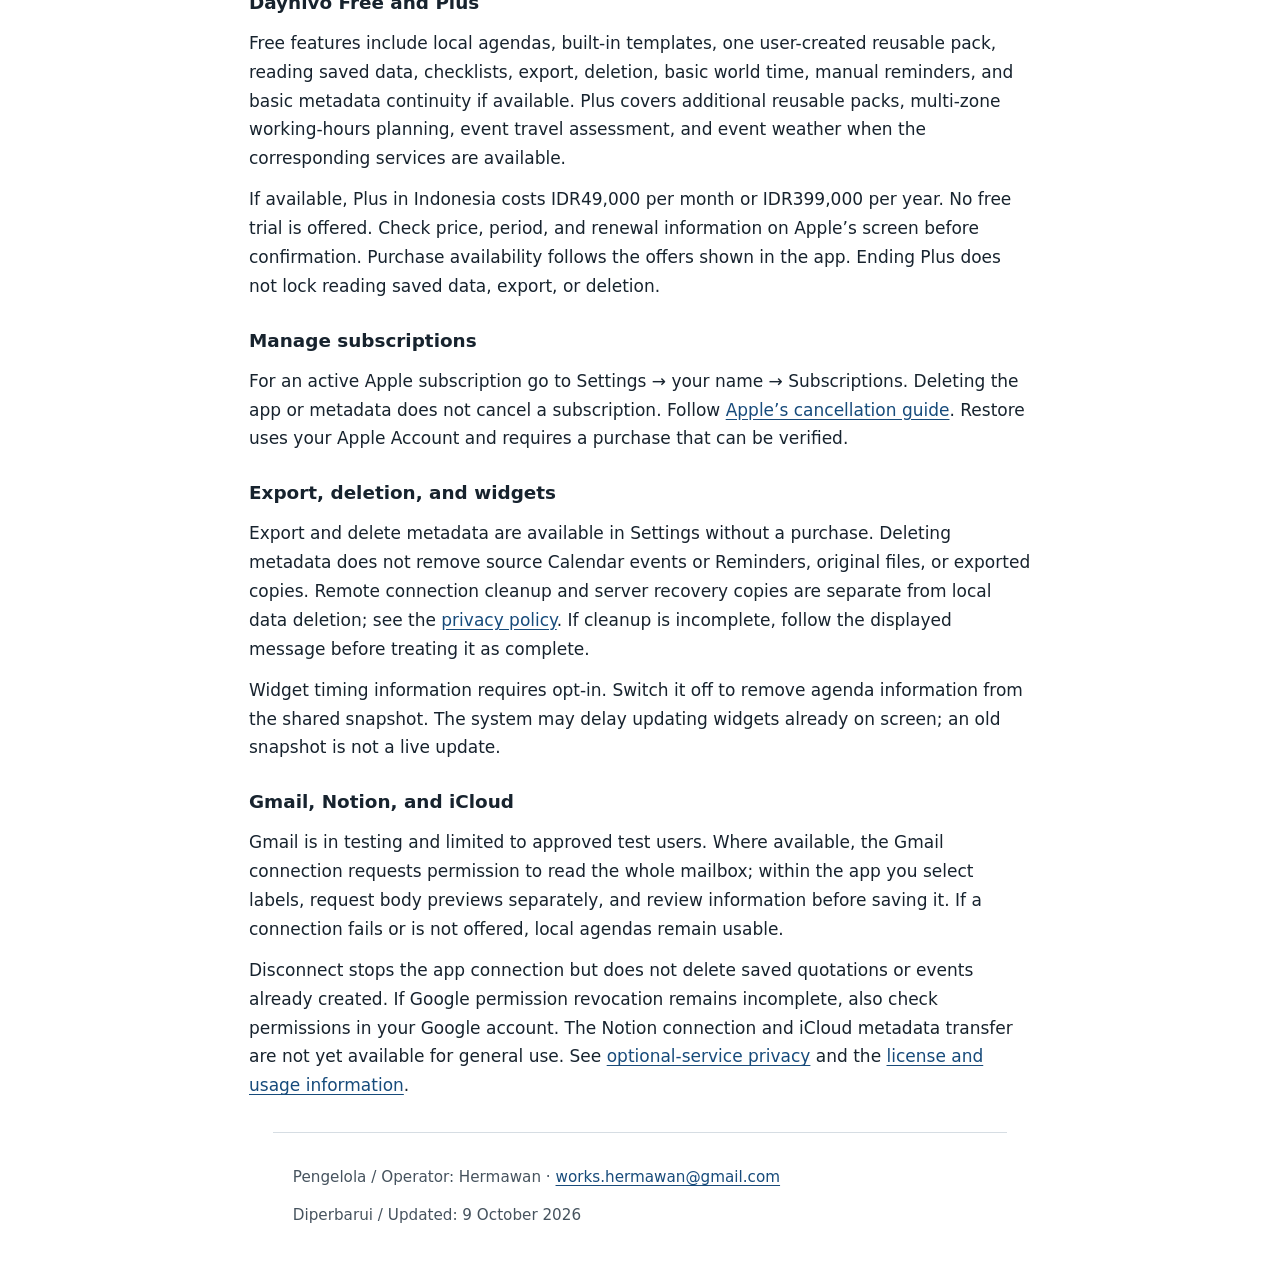
==== commit 58fc41d3: "Serve Daynivo support on clean custom-domain routes" ====
--- a/support.html
+++ b/support.html
@@ -1,44 +1,5 @@
 <!doctype html>
 <html lang="id"><head><meta charset="utf-8"><meta name="viewport" content="width=device-width, initial-scale=1">
-<meta name="description" content="Bantuan / Support Daynivo — Bahasa Indonesia and English.">
-<title>Bantuan / Support — Daynivo</title><link rel="stylesheet" href="styles.css"></head>
-<body><a class="skip" href="#main">Lewati ke isi / Skip to content</a>
-<header><div class="brand">Daynivo</div><nav aria-label="Halaman / Pages"><a href="support.html">Bantuan / Support</a><a href="privacy.html">Privasi / Privacy</a><a href="terms.html">Ketentuan / Terms</a></nav></header>
-<main id="main"><h1>Bantuan / Support</h1><nav class="language" aria-label="Bahasa / Language"><a href="#bahasa" lang="id" hreflang="id">Bahasa Indonesia</a><a href="#english" lang="en" hreflang="en">English</a></nav>
-<section id="bahasa" lang="id" aria-labelledby="id-title"><h2 id="id-title">Bahasa Indonesia</h2><p>Bantuan Daynivo dari Hermawan: <a href="mailto:works.hermawan@gmail.com">works.hermawan@gmail.com</a>. Sertakan versi/build aplikasi, model perangkat, versi iOS/iPadOS, bahasa, zona waktu, langkah yang dilakukan, dan hasil aktual. Samarkan screenshot; jangan kirim password, token, bookmark privat, seluruh kalender, atau file sensitif.</p>
-<h3>Agenda dan persiapan</h3>
-<p>Periksa izin akses penuh Calendar di Settings iOS/iPadOS, lalu pilih kalender sumber di Settings Daynivo. Izin menulis saja tidak cukup untuk membaca; pilihan sumber kosong tidak membaca kalender. Agenda lokal tetap dapat digunakan tanpa akses. Checklist ditandai selesai oleh Anda; membuka tautan atau dokumen tidak menyelesaikannya otomatis. Pembuatan atau perubahan jadwal Calendar memerlukan review dan konfirmasi terpisah.</p>
-<h3>Reminder, lokasi, dan estimasi</h3>
-<p>Periksa izin notifikasi dan Focus jika reminder tidak muncul. Buka aplikasi untuk memeriksa perubahan sumber. Estimasi perjalanan memerlukan lokasi yang dikonfirmasi dan jaringan. Anda dapat memasukkan asal secara manual atau memilih tempat tersimpan tanpa izin lokasi perangkat. Lokasi saat ini hanya diminta setelah pilihan Anda dan bukan asal otomatis untuk acara mendatang.</p>
-<p>Pembaruan perjalanan dan pengingat keberangkatan diaktifkan secara terpisah untuk suatu acara. Pembaruan memakai lokasi yang dikonfirmasi; tidak melacak posisi Anda terus-menerus. iOS/iPadOS dapat menunda pembaruan dan notifikasi. Periksa waktu pemeriksaan terakhir; minta estimasi baru jika hasil sudah kedaluwarsa. Cuaca acara memakai Apple WeatherKit, memerlukan Plus, lokasi acara yang dikonfirmasi, dan layanan Apple yang tersedia. Ketiadaan prakiraan bukan bukti kondisi aman.</p>
-<h3>Daynivo Free dan Plus</h3>
-<p>Fitur Free meliputi agenda lokal, template bawaan, satu paket reusable buatan Anda, pembacaan data tersimpan, checklist, ekspor, penghapusan, waktu dunia dasar, reminder manual, dan kontinuitas metadata dasar bila tersedia. Plus mencakup paket reusable tambahan, planner jam kerja multizona, penilaian perjalanan acara, dan cuaca acara ketika layanan terkait tersedia.</p>
-<p>Bila tersedia, harga Plus di Indonesia adalah Rp49.000 per bulan atau Rp399.000 per tahun. Tidak ada masa uji coba gratis. Periksa harga, periode, dan informasi perpanjangan pada layar Apple sebelum konfirmasi. Ketersediaan pembelian mengikuti penawaran yang tampil di aplikasi. Berakhirnya Plus tidak mengunci pembacaan data tersimpan, ekspor, atau penghapusan.</p>
-<h3>Kelola langganan</h3>
-<p>Untuk langganan Apple yang aktif, buka Settings → nama Anda → Subscriptions. Menghapus aplikasi atau metadata tidak membatalkan langganan. Ikuti <a href="https://support.apple.com/en-us/118428">panduan pembatalan Apple</a>. Restore memakai akun Apple Anda dan memerlukan pembelian yang dapat diverifikasi.</p>
-<h3>Ekspor, penghapusan, dan widget</h3>
-<p>Ekspor dan hapus metadata tersedia di Settings tanpa pembelian. Hapus metadata tidak menghapus sumber Calendar/Reminders, file asal, atau salinan ekspor. Pembersihan koneksi jarak jauh dan salinan pemulihan server berbeda dari penghapusan data lokal; lihat <a href="privacy.html#bahasa">kebijakan privasi</a>. Jika pembersihan belum selesai, ikuti pesan yang tampil sebelum menganggapnya selesai.</p>
-<p>Informasi waktu widget memerlukan opt-in. Matikan pilihan tersebut untuk menghapus informasi agenda dari snapshot bersama. Sistem dapat menunda pembaruan widget yang sudah tampil; snapshot lama bukan pembaruan langsung.</p>
-<h3>Gmail, Notion, dan iCloud</h3>
-<p>Gmail masih dalam tahap pengujian dan terbatas pada pengguna uji yang disetujui. Bila tersedia, koneksi Gmail meminta izin baca seluruh kotak surat; di dalam aplikasi Anda memilih label, meminta pratinjau isi secara terpisah, dan meninjau informasi sebelum menyimpannya. Jika koneksi gagal atau tidak ditawarkan, agenda lokal tetap dapat digunakan.</p>
-<p>Disconnect menghentikan koneksi aplikasi, tetapi tidak menghapus kutipan tersimpan atau acara yang sudah dibuat. Jika pencabutan izin Google belum selesai, periksa juga izin di akun Google. Koneksi Notion dan transfer metadata iCloud belum tersedia untuk penggunaan umum. Lihat <a href="privacy.html#bahasa">privasi layanan opsional</a> dan <a href="terms.html#bahasa">informasi lisensi dan penggunaan</a>.</p>
-</section>
-<section id="english" lang="en" aria-labelledby="en-title"><h2 id="en-title">English</h2><p>Daynivo support from Hermawan: <a href="mailto:works.hermawan@gmail.com">works.hermawan@gmail.com</a>. Include the app version/build, device model, iOS/iPadOS version, language, time zone, steps taken, and actual result. Redact screenshots; do not send passwords, tokens, private bookmarks, your entire calendar, or sensitive files.</p>
-<h3>Agendas and preparation</h3>
-<p>Check full Calendar access in iOS/iPadOS Settings, then select source calendars in Daynivo Settings. Write-only permission cannot read events; an empty selection reads no calendars. Local agendas remain usable without access. You mark checklist completion; opening a link or document does not complete it automatically. Creating or rescheduling a Calendar event requires separate review and confirmation.</p>
-<h3>Reminders, locations, and estimates</h3>
-<p>Check notification permission and Focus if a reminder does not appear. Open the app to inspect source changes. Journey estimates need confirmed locations and connectivity. You can enter an origin manually or choose a saved place without device location permission. Current location is requested only after your choice and is not automatically used as the origin for a future event.</p>
-<p>Journey updates and departure reminders are enabled separately for an event. Updates use confirmed locations; they do not continuously track your position. iOS/iPadOS may delay updates and notifications. Check when a result was last checked; request a new estimate if it has expired. Event weather uses Apple WeatherKit and requires Plus, a confirmed event location, and an available Apple service. An absent forecast does not mean conditions are safe.</p>
-<h3>Daynivo Free and Plus</h3>
-<p>Free features include local agendas, built-in templates, one user-created reusable pack, reading saved data, checklists, export, deletion, basic world time, manual reminders, and basic metadata continuity if available. Plus covers additional reusable packs, multi-zone working-hours planning, event travel assessment, and event weather when the corresponding services are available.</p>
-<p>If available, Plus in Indonesia costs IDR49,000 per month or IDR399,000 per year. No free trial is offered. Check price, period, and renewal information on Apple’s screen before confirmation. Purchase availability follows the offers shown in the app. Ending Plus does not lock reading saved data, export, or deletion.</p>
-<h3>Manage subscriptions</h3>
-<p>For an active Apple subscription go to Settings → your name → Subscriptions. Deleting the app or metadata does not cancel a subscription. Follow <a href="https://support.apple.com/en-us/118428">Apple’s cancellation guide</a>. Restore uses your Apple Account and requires a purchase that can be verified.</p>
-<h3>Export, deletion, and widgets</h3>
-<p>Export and delete metadata are available in Settings without a purchase. Deleting metadata does not remove source Calendar events or Reminders, original files, or exported copies. Remote connection cleanup and server recovery copies are separate from local data deletion; see the <a href="privacy.html#english">privacy policy</a>. If cleanup is incomplete, follow the displayed message before treating it as complete.</p>
-<p>Widget timing information requires opt-in. Switch it off to remove agenda information from the shared snapshot. The system may delay updating widgets already on screen; an old snapshot is not a live update.</p>
-<h3>Gmail, Notion, and iCloud</h3>
-<p>Gmail is in testing and limited to approved test users. Where available, the Gmail connection requests permission to read the whole mailbox; within the app you select labels, request body previews separately, and review information before saving it. If a connection fails or is not offered, local agendas remain usable.</p>
-<p>Disconnect stops the app connection but does not delete saved quotations or events already created. If Google permission revocation remains incomplete, also check permissions in your Google account. The Notion connection and iCloud metadata transfer are not yet available for general use. See <a href="privacy.html#english">optional-service privacy</a> and the <a href="terms.html#english">license and usage information</a>.</p>
-</section></main>
-<footer><p>Pengelola / Operator: Hermawan · <a href="mailto:works.hermawan@gmail.com">works.hermawan@gmail.com</a></p><p>Diperbarui / Updated: 9 October 2026</p></footer></body></html>
+<meta http-equiv="refresh" content="0; url=/support/">
+<title>Bantuan / Support — Daynivo</title><link rel="canonical" href="https://daynivo.arconath.com/support/"><link rel="stylesheet" href="/styles.css"></head>
+<body><main id="main"><h1>Bantuan / Support</h1><p>Halaman ini telah dipindahkan. / This page has moved.</p><p><a href="/support/">Buka halaman / Open page</a></p></main></body></html>
